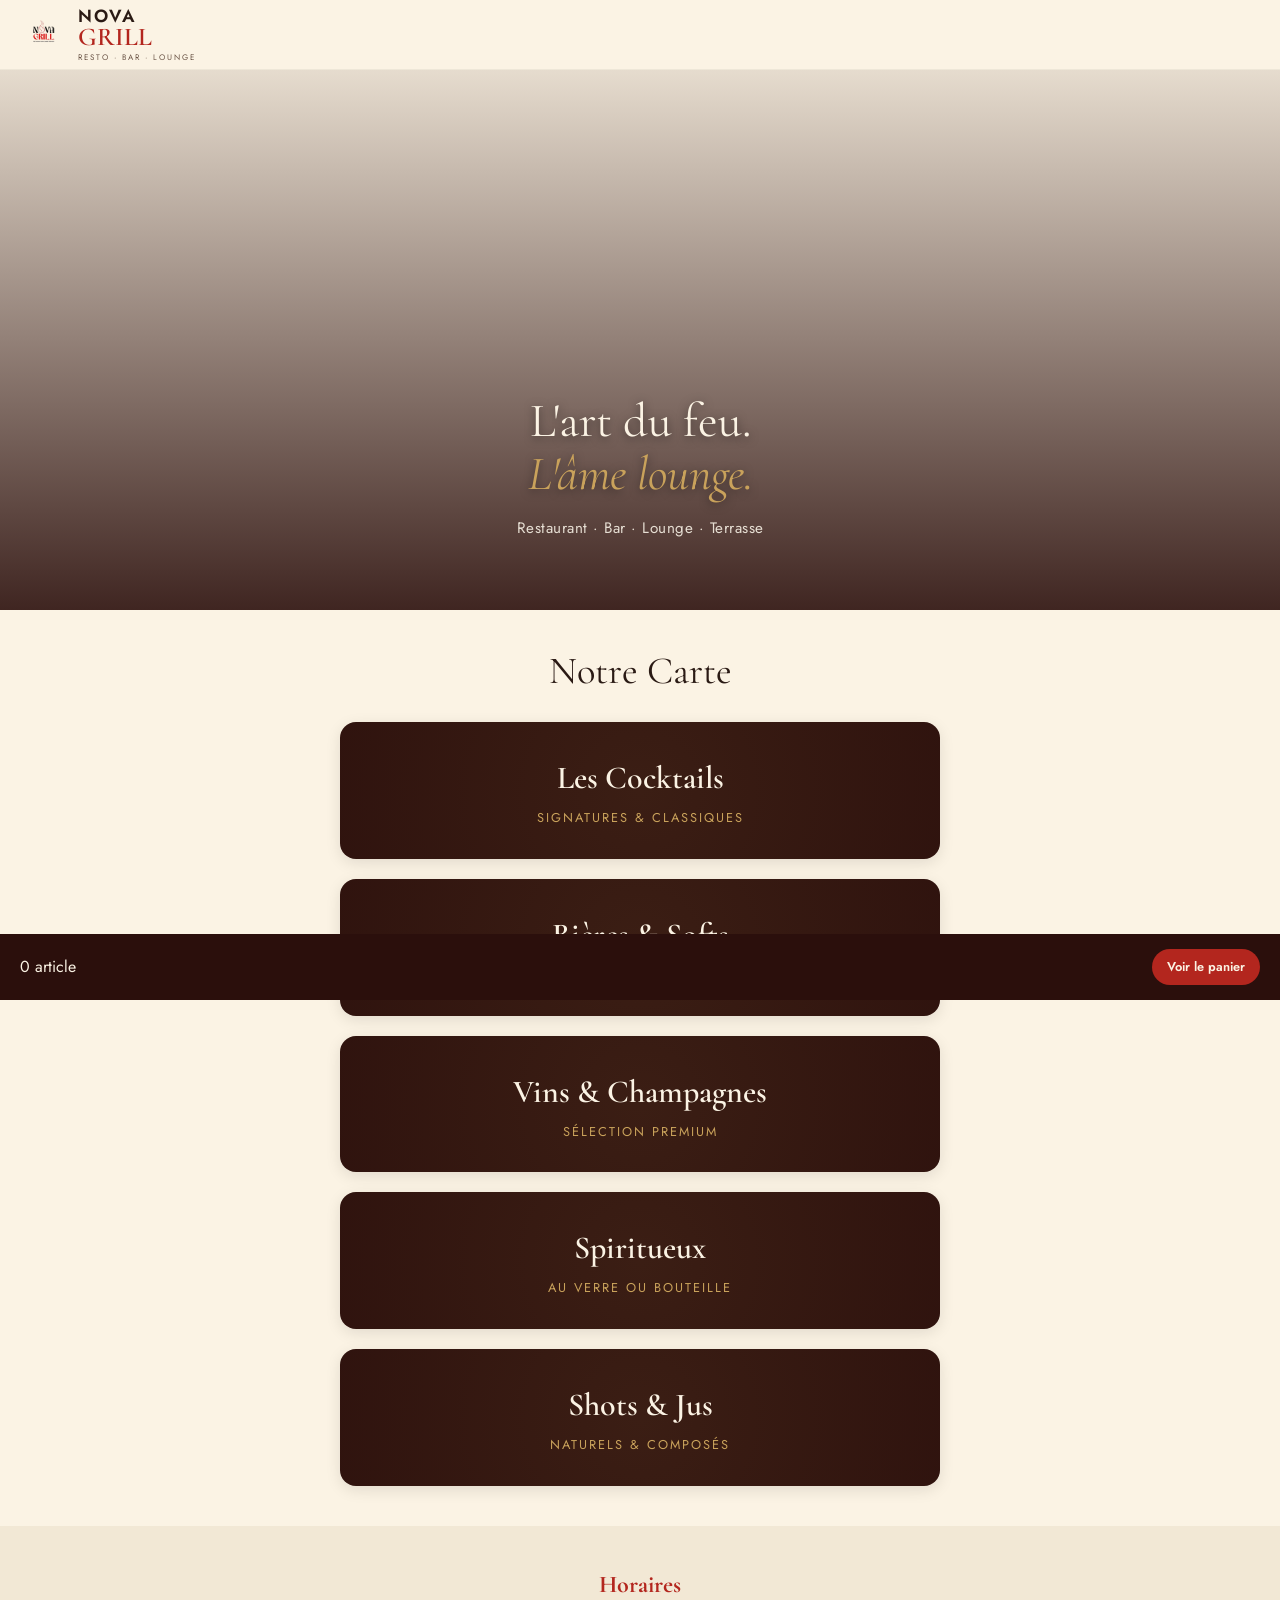
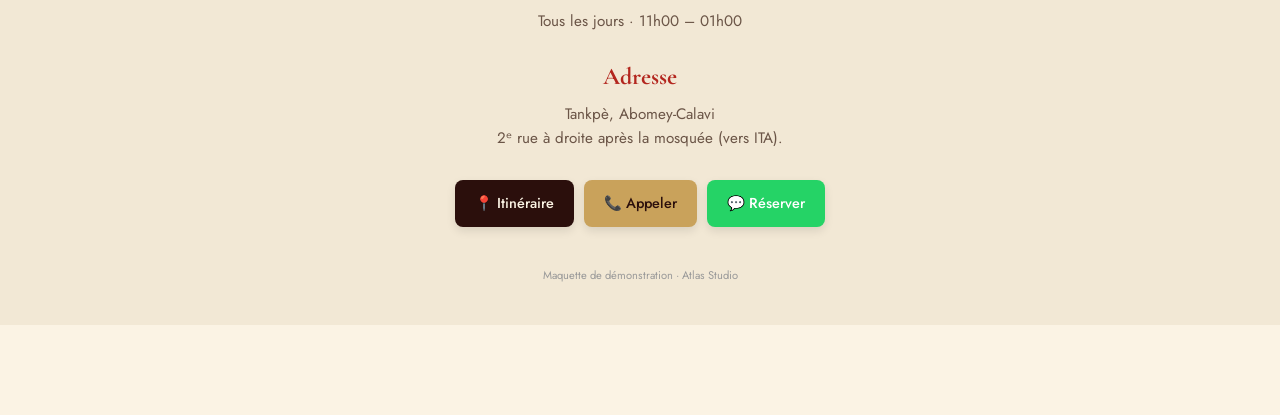
==== index.html @ 87fe743e "Add files via upload" ====
<!DOCTYPE html>
<html lang="fr">
<head>
    <meta charset="UTF-8">
    <meta name="viewport" content="width=device-width, initial-scale=1.0, maximum-scale=1.0, user-scalable=no">
    <title>NOVA GRILL — Catégories</title>
    <link rel="preconnect" href="https://fonts.googleapis.com">
    <link rel="preconnect" href="https://fonts.gstatic.com" crossorigin>
    <link href="https://fonts.googleapis.com/css2?family=Cormorant+Garamond:ital,wght@0,400;0,600;1,400&family=Jost:wght@300;400;500;600&display=swap" rel="stylesheet">
    <link rel="stylesheet" href="style.css">
</head>
<body>

    <header>
        <img src="logo.png" alt="Nova Grill" class="header-logo" onerror="this.style.display='none'">
        <div class="header-text">
            <span class="nova">NOVA</span><span class="grill">GRILL</span><span class="sub">Resto · Bar · Lounge</span>
        </div>
    </header>

    <section id="hero">
        <h1 class="hero-titre">L'art du feu.<br><i>L'âme lounge.</i></h1>
        <p class="hero-desc">Restaurant · Bar · Lounge · Terrasse</p>
    </section>

    <section class="categories-section">
        <h2 class="section-titre" style="text-align: center; margin-bottom: 30px;">Notre Carte</h2>
        <div class="category-grid">
            <a href="cocktails.html" class="category-card"><h3>Les Cocktails</h3><p>Signatures & Classiques</p></a>
            <a href="bieres.html" class="category-card"><h3>Bières & Softs</h3><p>Bien fraîches</p></a>
            <a href="vins.html" class="category-card"><h3>Vins & Champagnes</h3><p>Sélection Premium</p></a>
            <a href="spiritueux.html" class="category-card"><h3>Spiritueux</h3><p>Au verre ou bouteille</p></a>
            <a href="shots_jus.html" class="category-card"><h3>Shots & Jus</h3><p>Naturels & Composés</p></a>
        </div>
    </section>

    <section id="infos">
        <div class="info-item"><h4>Horaires</h4><p>Tous les jours · 11h00 – 01h00</p></div>
        <div class="info-item"><h4>Adresse</h4><p>Tankpè, Abomey-Calavi<br>2ᵉ rue à droite après la mosquée (vers ITA).</p></div>
        <div class="footer-buttons">
            <a href="https://maps.app.goo.gl/GMXFYEjBbgZhUxbY9?g_st=ic" class="btn-footer" target="_blank">📍 Itinéraire</a>
            <a href="tel:+2290167020586" class="btn-footer appeler">📞 Appeler</a>
            <a href="https://wa.me/2290167020586" class="btn-footer whatsapp" target="_blank">💬 Réserver</a>
        </div>
        <p class="demo-note">Maquette de démonstration · Atlas Studio</p>
    </section>

    <!-- BARRE PANIER FIXE (Index uniquement) -->
    <div class="cart-bar" id="cart-bar" onclick="window.location.href='cocktails.html'">
        <div class="cart-bar-text" id="cart-bar-text">0 article</div>
        <div class="cart-bar-btn">Voir le panier</div>
    </div>

    <script src="menu-data.js"></script>
    <script src="panier.js"></script>
    <script>
        // Sur l'index, on met juste à jour la barre du panier (il n'y a pas de tiroir complet ici)
        window.onload = function() {
            let p = JSON.parse(localStorage.getItem('panierNova')) || {};
            let total = 0; let qte = 0;
            for(let id in p) { total += p[id].prix * p[id].qte; qte += p[id].qte; }
            const bar = document.getElementById('cart-bar');
            const txt = document.getElementById('cart-bar-text');
            if(qte > 0) {
                bar.classList.add('active');
                txt.innerHTML = `<strong>${qte} article${qte>1?'s':''}</strong> · ${total.toLocaleString()} F`;
            }
        }
    </script>
</body>
</html>
---- style.css ----
/* RESET GLOBAL */
*, *::before, *::after { box-sizing: border-box; margin: 0; padding: 0; }
button, input, textarea, a { font: inherit; color: inherit; appearance: none; -webkit-appearance: none; background: none; border: none; outline: none; text-decoration: none; }
button { cursor: pointer; }

/* PALETTE */
:root {
    --bg: #FBF3E4; --card: #FFFBF4; --text: #2A1A14; --text-2: #6B5547;
    --red: #B3261E; --dark: #2B0F0C; --gold: #C9A25B;
    --font-titre: 'Cormorant Garamond', serif; --font-texte: 'Jost', sans-serif;
}

html { scroll-behavior: smooth; }

body {
    background-color: var(--bg); color: var(--text); font-family: var(--font-texte);
    line-height: 1.6; overflow-x: hidden; -webkit-font-smoothing: antialiased; padding-bottom: 90px;
}

/* HEADER */
header {
    position: fixed; top: 0; left: 0; width: 100%; background-color: var(--bg);
    padding: 10px 20px; display: flex; align-items: center; gap: 12px;
    z-index: 100; border-bottom: 1px solid rgba(0,0,0,0.05); height: 70px;
}
.header-logo { height: 45px; }
.header-text { display: flex; flex-direction: column; line-height: 1; }
.header-text .nova { font-family: var(--font-texte); font-weight: 600; font-size: 1.1rem; letter-spacing: 2px; }
.header-text .grill { font-family: var(--font-titre); font-weight: 600; font-size: 1.6rem; color: var(--red); margin-top: -2px; }
.header-text .sub { font-size: 0.5rem; letter-spacing: 2px; color: var(--text-2); text-transform: uppercase; margin-top: 4px; }

/* BOUTON RETOUR */
.btn-retour { display: inline-flex; align-items: center; gap: 8px; margin: 90px 20px 20px 20px; color: var(--red); font-weight: 600; font-size: 0.9rem; text-transform: uppercase; letter-spacing: 1px; }

/* SECTIONS & PLATS */
section { padding: 0 20px 50px 20px; }
.section-header { background: var(--dark); color: var(--bg); padding: 30px 20px; text-align: center; margin-bottom: 30px; border-radius: 12px; }
.section-titre { font-family: var(--font-titre); font-size: 2.4rem; font-weight: 400; line-height: 1.1; }
.section-sous-titre { font-size: 0.75rem; color: var(--gold); text-transform: uppercase; letter-spacing: 3px; margin-top: 5px; }

.plat-item { margin-bottom: 30px; }
.plat-header { display: flex; justify-content: space-between; align-items: baseline; margin-bottom: 5px; }
.plat-nom { font-family: var(--font-titre); font-size: 1.4rem; font-weight: 600; }
.plat-dots { flex-grow: 1; border-bottom: 1px dotted rgba(107, 85, 71, 0.4); margin: 0 10px; position: relative; top: -5px; }
.plat-prix { font-family: var(--font-texte); font-size: 1.1rem; color: var(--red); font-weight: 600; }
.plat-desc { font-size: 1rem; color: var(--text-2); font-style: italic; font-family: var(--font-titre); margin-bottom: 12px; max-width: 90%; }

.btn-add-container { min-height: 35px; }
.btn-add { border: 1px solid var(--red); color: var(--red); padding: 6px 18px; border-radius: 20px; font-size: 0.8rem; text-transform: uppercase; }
.btn-qte-control { display: none; align-items: center; justify-content: space-between; width: 110px; border: 1px solid var(--red); border-radius: 20px; padding: 2px 5px; color: var(--red); font-weight: 600; }
.btn-qte-control button { color: var(--red); font-size: 1.2rem; width: 25px; height: 25px; }

/* PANIER (BOTTOM SHEET) */
#panier-overlay { position: fixed; top: 0; left: 0; width: 100%; height: 100dvh; background: rgba(43, 15, 12, 0.7); z-index: 200; opacity: 0; visibility: hidden; transition: all 0.3s; }
#panier-overlay.active { opacity: 1; visibility: visible; }
#panier-drawer { position: fixed; bottom: -100%; left: 0; width: 100%; height: 90dvh; background: var(--dark); color: var(--bg); z-index: 201; border-radius: 24px 24px 0 0; transition: bottom 0.3s cubic-bezier(0.2, 0.8, 0.2, 1); display: flex; flex-direction: column; overflow: hidden; }
#panier-drawer.active { bottom: 0; }
.drag-handle { width: 40px; height: 5px; background: rgba(255,255,255,0.2); border-radius: 5px; margin: 10px auto; flex-shrink: 0; }
.panier-header { padding: 0 20px 15px; display: flex; justify-content: space-between; align-items: center; border-bottom: 1px solid rgba(255,255,255,0.1); flex-shrink: 0; }
.panier-header h3 { font-family: var(--font-titre); font-size: 2rem; font-weight: 600; }
.header-actions { display: flex; align-items: center; gap: 15px; }
.btn-vider { color: var(--gold); font-size: 0.85rem; text-decoration: underline; }
.btn-fermer { width: 32px; height: 32px; border-radius: 50%; background: rgba(255,255,255,0.1); display: flex; justify-content: center; align-items: center; font-size: 1.2rem; }
.panier-content { flex-grow: 1; overflow-y: auto; padding: 20px; }
.panier-item-card { display: flex; flex-direction: column; gap: 10px; padding: 15px 0; border-bottom: 1px dashed rgba(255,255,255,0.2); }
.item-top { display: flex; justify-content: space-between; align-items: baseline; }
.item-nom { font-family: var(--font-titre); font-size: 1.4rem; font-weight: 500; }
.item-prix { font-family: var(--font-texte); color: var(--gold); font-weight: 600; font-size: 1.1rem; }
.item-bottom { display: flex; justify-content: space-between; align-items: center; }
.qte-selector { display: flex; align-items: center; gap: 15px; border: 1px solid var(--gold); border-radius: 20px; padding: 4px 10px; }
.qte-selector button { color: var(--gold); font-size: 1.2rem; }
.qte-selector span { font-family: var(--font-texte); font-weight: 500; width: 15px; text-align: center; }
.btn-trash { color: rgba(255,255,255,0.3); padding: 5px; }
.mode-selector { display: flex; gap: 8px; margin-bottom: 15px; margin-top: 20px; }
.mode-btn { flex: 1; padding: 10px 5px; border-radius: 999px; border: 1px solid rgba(255,255,255,0.2); font-size: 0.8rem; }
.mode-btn.active { background: var(--gold); color: var(--dark); border-color: var(--gold); font-weight: 600; }
.input-cond { display: none; margin-bottom: 15px; }
.input-cond.active { display: block; }
.input-cond input, .remarque-input, .input-nom { width: 100%; height: 48px; border-radius: 8px; border: 1px solid rgba(255,255,255,0.2); padding: 0 15px; font-size: 16px; background: rgba(255,255,255,0.05); color: var(--bg); margin-bottom: 10px; }
.remarque-toggle { font-size: 0.85rem; color: var(--gold); text-decoration: underline; display: inline-block; margin-bottom: 10px; }
.remarque-input { display: none; padding: 10px 15px; height: auto; resize: vertical; }
.remarque-input.active { display: block; }
.panier-footer { flex-shrink: 0; padding: 20px; border-top: 1px solid rgba(255,255,255,0.1); }
.panier-total-row { display: flex; justify-content: space-between; align-items: center; margin-bottom: 20px; }
.panier-total-row span:first-child { font-family: var(--font-titre); font-size: 1.5rem; font-weight: 600; }
.panier-total-row span:last-child { font-family: var(--font-texte); font-size: 1.6rem; color: var(--gold); font-weight: 600; }
.btn-whatsapp { display: flex; justify-content: center; align-items: center; width: 100%; height: 54px; background: var(--gold); color: var(--dark); border-radius: 999px; font-weight: 700; text-transform: uppercase; }
.btn-whatsapp:disabled { background: rgba(255,255,255,0.1); color: rgba(255,255,255,0.3); }

/* BARRE PANIER FIXE & TOAST */
.cart-bar { position: fixed; bottom: -100px; left: 0; width: 100%; background: var(--dark); color: var(--bg); padding: 15px 20px; display: flex; justify-content: space-between; align-items: center; z-index: 150; transition: bottom 0.4s; }
.cart-bar.active { bottom: 0; }
.cart-bar-text strong { color: var(--gold); }
.cart-bar-btn { background: var(--red); color: var(--bg); padding: 8px 15px; border-radius: 20px; font-weight: 600; font-size: 0.8rem; }
#toast { position: fixed; bottom: 90px; left: 50%; transform: translateX(-50%); background: var(--gold); color: var(--dark); padding: 12px 20px; border-radius: 30px; display: flex; gap: 15px; z-index: 9999; opacity: 0; visibility: hidden; transition: all 0.3s; }
#toast.active { opacity: 1; visibility: visible; }
#toast button { color: var(--dark); font-weight: 700; text-decoration: underline; }

/* INDEX SPECIFIQUE (HERO & GRILLE) */
#hero { height: 60dvh; display: flex; flex-direction: column; justify-content: flex-end; align-items: center; text-align: center; padding: 40px 20px; margin-top: 70px; background: linear-gradient(to bottom, rgba(43,15,12,0.1) 0%, rgba(43,15,12,0.9) 100%), url('https://images.unsplash.com/photo-1536935338788-846bb9981813?q=80&w=1000&auto=format&fit=crop') center/cover; color: var(--bg); }
.hero-titre { font-family: var(--font-titre); font-size: 3rem; font-weight: 400; line-height: 1.1; margin-bottom: 15px; text-shadow: 0 2px 10px rgba(0,0,0,0.5); }
.hero-titre i { color: var(--gold); }
.hero-desc { font-size: 0.95rem; max-width: 320px; letter-spacing: 0.5px; margin-bottom: 30px; color: #E6DED3; }
.categories-section { padding: 40px 20px; }
.category-grid { display: grid; grid-template-columns: 1fr; gap: 20px; max-width: 600px; margin: 0 auto; }
.category-card { background: var(--dark); color: var(--bg); border-radius: 16px; padding: 30px 20px; text-align: center; display: flex; flex-direction: column; justify-content: center; align-items: center; box-shadow: 0 4px 15px rgba(0,0,0,0.1); position: relative; overflow: hidden; }
.category-card h3 { font-family: var(--font-titre); font-size: 2rem; font-weight: 600; color: var(--bg); margin-bottom: 5px; z-index: 2; }
.category-card p { font-size: 0.8rem; color: var(--gold); text-transform: uppercase; letter-spacing: 2px; z-index: 2; }
.category-card::before { content: ''; position: absolute; top: -50%; left: -50%; width: 200%; height: 200%; background: radial-gradient(circle, rgba(201, 162, 91, 0.1) 0%, transparent 70%); z-index: 1; }

/* FOOTER INFOS */
#infos { background: #F2E8D5; text-align: center; padding: 40px 20px; }
.info-item { margin-bottom: 25px; }
.info-item h4 { font-family: var(--font-titre); font-size: 1.5rem; color: var(--red); margin-bottom: 5px; }
.info-item p { font-size: 0.95rem; color: var(--text-2); }
.footer-buttons { display: flex; justify-content: center; gap: 10px; margin-top: 30px; flex-wrap: wrap; }
.btn-footer { background: var(--dark); color: var(--bg); padding: 12px 20px; border-radius: 8px; font-size: 0.9rem; font-weight: 500; display: flex; align-items: center; gap: 8px; box-shadow: 0 4px 10px rgba(0,0,0,0.1); }
.btn-footer.appeler { background: var(--gold); color: var(--dark); }
.btn-footer.whatsapp { background: #25D366; color: white; }
.demo-note { text-align: center; font-size: 0.7rem; color: #999; margin-top: 40px; }
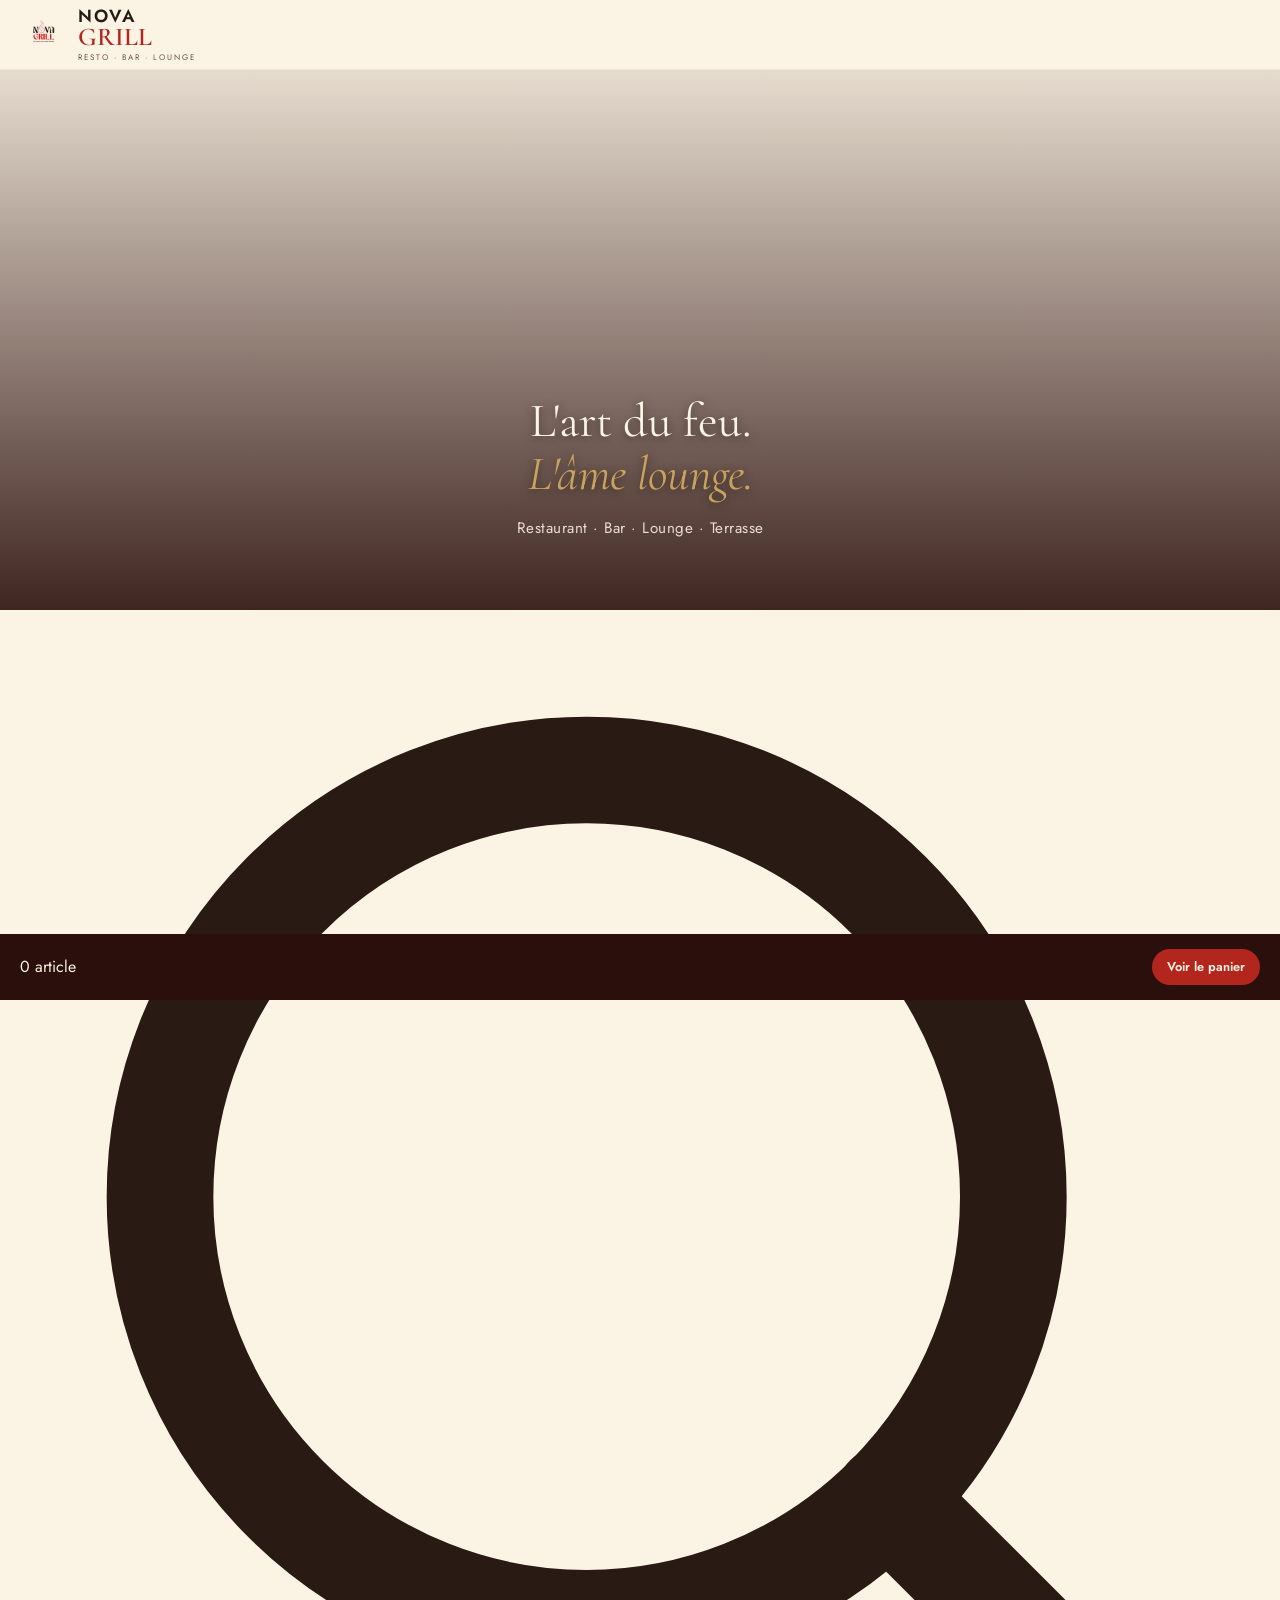
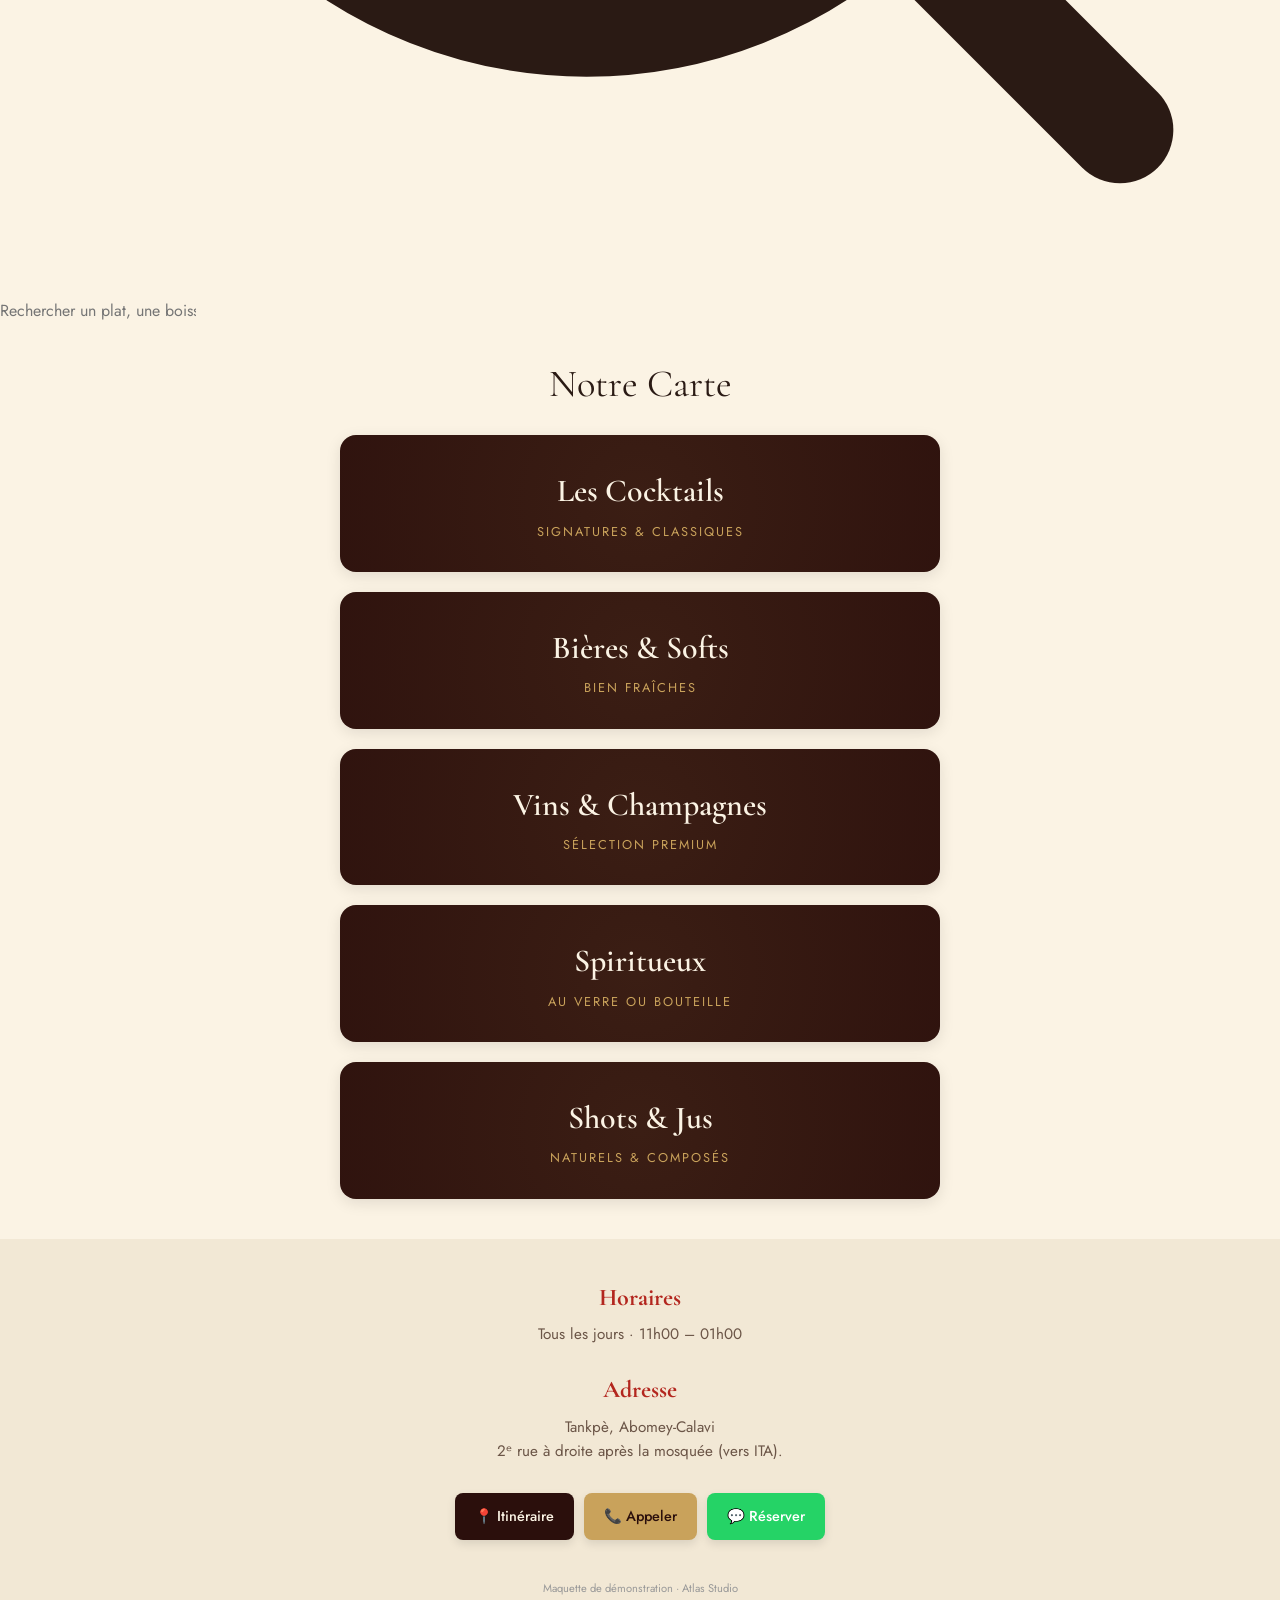
==== commit ce826190: "Implement search bar and functionality Added a search bar for dishes and drinks, along with a search" ====
--- a/index.html
+++ b/index.html
@@ -23,14 +23,29 @@
         <p class="hero-desc">Restaurant · Bar · Lounge · Terrasse</p>
     </section>
 
+    <!-- NOUVELLE BARRE DE RECHERCHE -->
+    <div class="search-container">
+        <div class="search-wrapper">
+            <svg class="search-icon" viewBox="0 0 24 24" fill="none" stroke="currentColor" stroke-width="2" stroke-linecap="round" stroke-linejoin="round"><circle cx="11" cy="11" r="8"></circle><line x1="21" y1="21" x2="16.65" y2="16.65"></line></svg>
+            <input type="text" id="search-input" class="search-input" placeholder="Rechercher un plat, une boisson..." oninput="rechercherPlat()">
+        </div>
+    </div>
+
     <section class="categories-section">
-        <h2 class="section-titre" style="text-align: center; margin-bottom: 30px;">Notre Carte</h2>
-        <div class="category-grid">
+        <h2 id="categories-title" class="section-titre" style="text-align: center; margin-bottom: 30px;">Notre Carte</h2>
+        
+        <!-- GRILLE DES CATÉGORIES (Visible par défaut) -->
+        <div id="categories-grid" class="category-grid">
             <a href="cocktails.html" class="category-card"><h3>Les Cocktails</h3><p>Signatures & Classiques</p></a>
             <a href="bieres.html" class="category-card"><h3>Bières & Softs</h3><p>Bien fraîches</p></a>
             <a href="vins.html" class="category-card"><h3>Vins & Champagnes</h3><p>Sélection Premium</p></a>
             <a href="spiritueux.html" class="category-card"><h3>Spiritueux</h3><p>Au verre ou bouteille</p></a>
             <a href="shots_jus.html" class="category-card"><h3>Shots & Jus</h3><p>Naturels & Composés</p></a>
+        </div>
+
+        <!-- RÉSULTATS DE RECHERCHE (Caché par défaut) -->
+        <div id="search-results" style="display: none; max-width: 600px; margin: 0 auto;">
+            <!-- Le JS va injecter les résultats ici -->
         </div>
     </section>
 
@@ -45,7 +60,7 @@
         <p class="demo-note">Maquette de démonstration · Atlas Studio</p>
     </section>
 
-    <!-- BARRE PANIER FIXE (Index uniquement) -->
+    <!-- BARRE PANIER FIXE -->
     <div class="cart-bar" id="cart-bar" onclick="window.location.href='cocktails.html'">
         <div class="cart-bar-text" id="cart-bar-text">0 article</div>
         <div class="cart-bar-btn">Voir le panier</div>
@@ -54,7 +69,7 @@
     <script src="menu-data.js"></script>
     <script src="panier.js"></script>
     <script>
-        // Sur l'index, on met juste à jour la barre du panier (il n'y a pas de tiroir complet ici)
+        // 1. Initialisation de la barre de panier (comme avant)
         window.onload = function() {
             let p = JSON.parse(localStorage.getItem('panierNova')) || {};
             let total = 0; let qte = 0;
@@ -66,6 +81,75 @@
                 txt.innerHTML = `<strong>${qte} article${qte>1?'s':''}</strong> · ${total.toLocaleString()} F`;
             }
         }
+
+        // 2. FONCTION DE RECHERCHE
+        function rechercherPlat() {
+            const query = document.getElementById('search-input').value.toLowerCase().trim();
+            const resultsContainer = document.getElementById('search-results');
+            const categoriesGrid = document.getElementById('categories-grid');
+            const title = document.getElementById('categories-title');
+
+            // Si la recherche est vide, on remet les catégories
+            if(query === '') {
+                resultsContainer.style.display = 'none';
+                resultsContainer.innerHTML = '';
+                categoriesGrid.style.display = 'grid';
+                title.style.display = 'block';
+                return;
+            }
+
+            // Sinon, on cache les catégories
+            categoriesGrid.style.display = 'none';
+            title.style.display = 'none';
+            resultsContainer.style.display = 'block';
+            resultsContainer.innerHTML = '';
+
+            let trouves = [];
+
+            // On cherche dans TOUTES les catégories du fichier menu-data.js
+            for (let cat in MENU_DATA) {
+                MENU_DATA[cat].forEach(item => {
+                    if(item.nom.toLowerCase().includes(query) || (item.desc && item.desc.toLowerCase().includes(query))) {
+                        // On ajoute une petite étiquette de catégorie pour savoir d'où ça vient
+                        let nomCategorie = cat.replace('_', ' ');
+                        trouves.push({ ...item, categorie: nomCategorie });
+                    }
+                });
+            }
+
+            if(trouves.length === 0) {
+                resultsContainer.innerHTML = '<p style="text-align:center; color:var(--text-2); font-style:italic; padding:20px;">Aucun résultat pour cette recherche.</p>';
+            } else {
+                trouves.forEach(item => {
+                    const div = document.createElement('div');
+                    div.className = 'plat-item';
+                    div.innerHTML = `
+                        <div class="plat-header">
+                            <span class="plat-nom">${item.nom} <span style="font-family:var(--font-texte); font-size:0.7rem; color:var(--gold); text-transform:uppercase; letter-spacing:1px; margin-left:5px;">(${item.categorie})</span></span>
+                            <div class="plat-dots"></div>
+                            <span class="plat-prix">${item.prix.toLocaleString()} F</span>
+                        </div>
+                        ${item.desc ? `<p class="plat-desc">${item.desc}</p>` : ''}
+                        <div class="btn-add-container" id="btn-container-${item.id}">
+                            <button class="btn-add" onclick="ajouterAuPanier('${item.nom}', ${item.prix}, '${item.id}')">+ Ajouter</button>
+                            <div class="btn-qte-control" id="ctrl-${item.id}">
+                                <button onclick="modifierQte('${item.id}', -1)">−</button>
+                                <span id="qte-${item.id}">1</span>
+                                <button onclick="modifierQte('${item.id}', 1)">+</button>
+                            </div>
+                        </div>
+                    `;
+                    resultsContainer.appendChild(div);
+                    
+                    // Si l'article est déjà dans le panier, on l'affiche correctement
+                    if (panier[item.id]) {
+                        document.getElementById(`btn-container-${item.id}`).querySelector('.btn-add').style.display = 'none';
+                        document.getElementById(`ctrl-${item.id}`).style.display = 'flex';
+                        document.getElementById(`qte-${item.id}`).innerText = panier[item.id].qte;
+                    }
+                });
+            }
+        }
     </script>
 </body>
-</html>+</html>
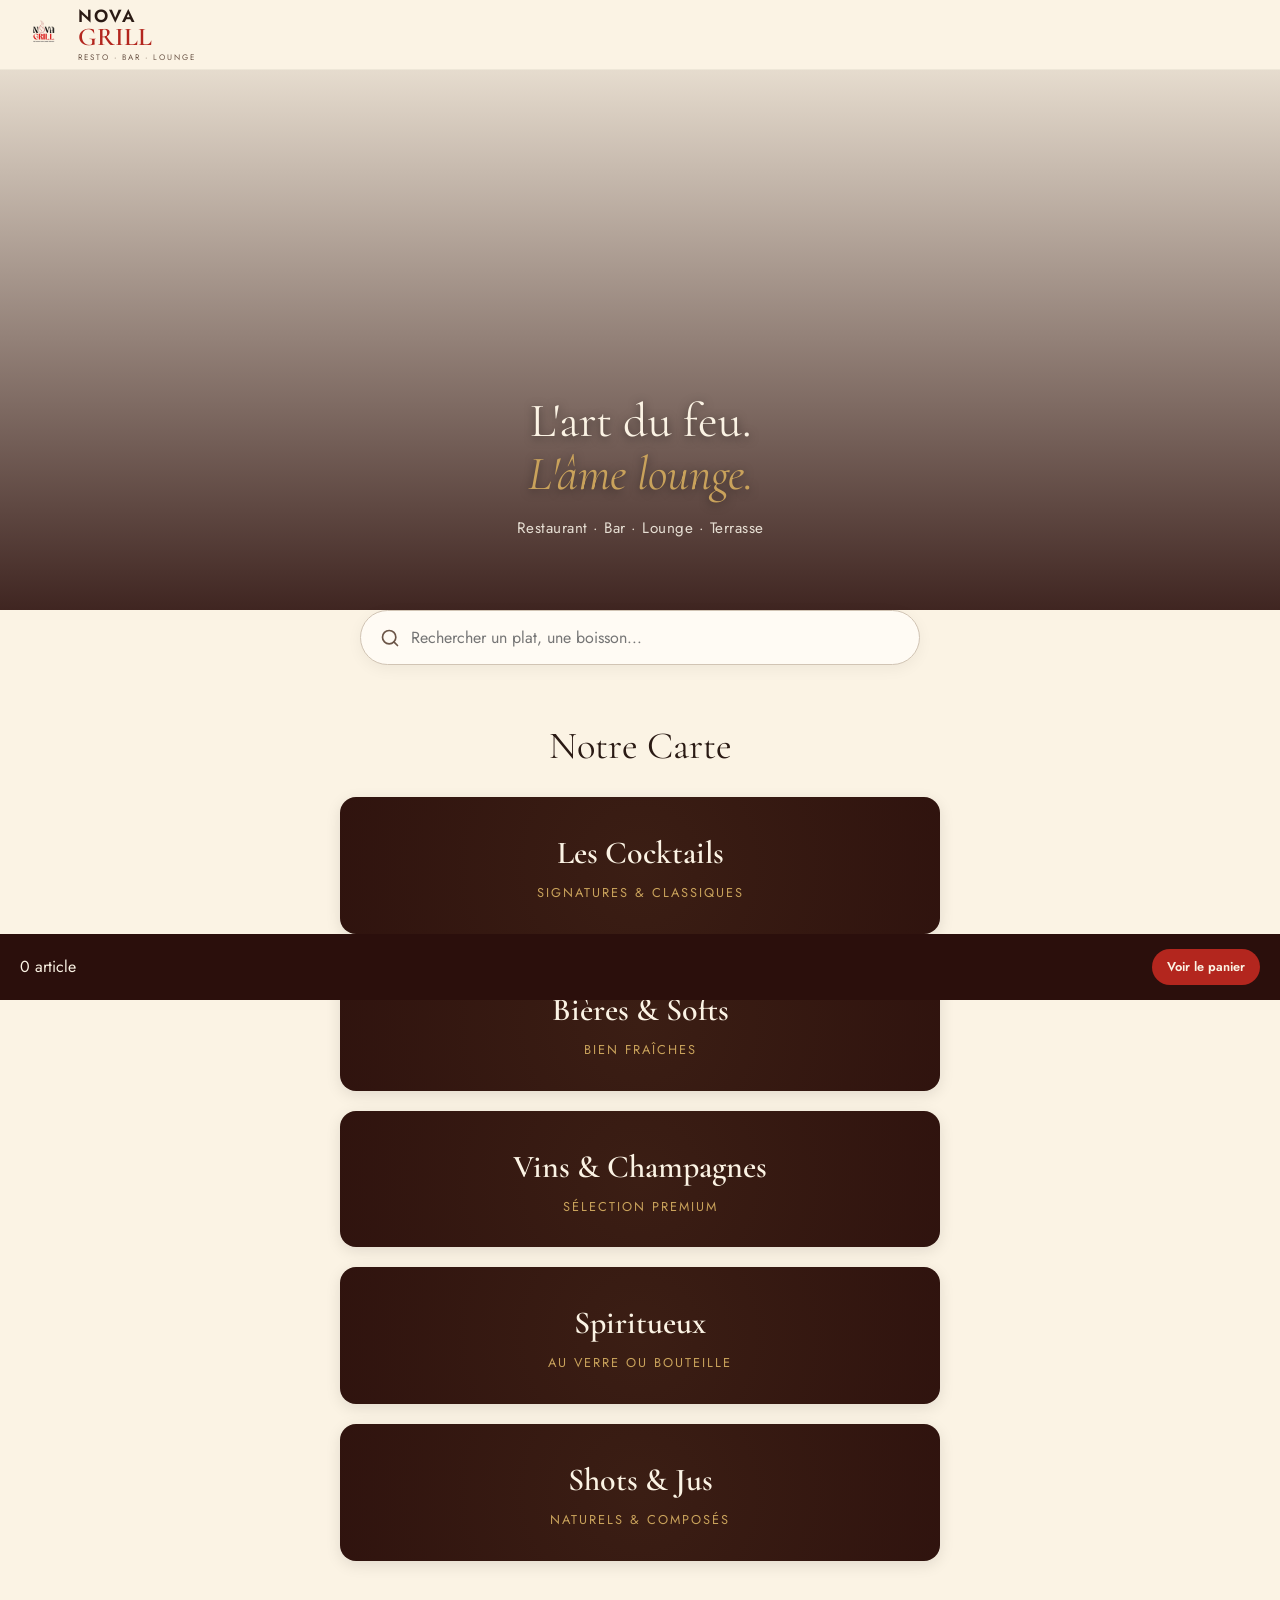
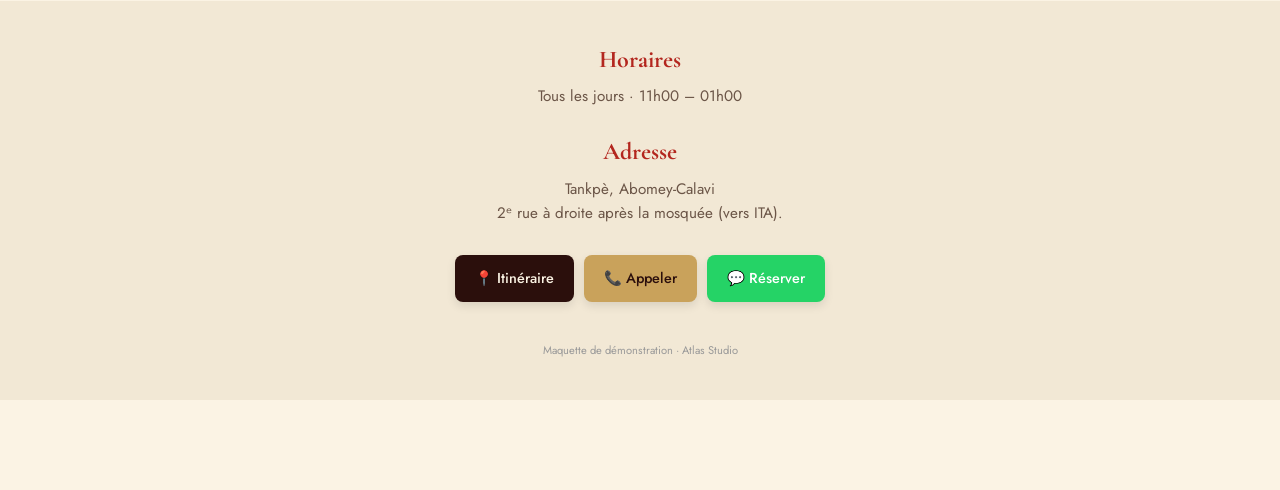
==== commit 5d28c127: "Fix search bar comments and structure Updated comments and search bar structure in index.html." ====
--- a/index.html
+++ b/index.html
@@ -23,10 +23,14 @@
         <p class="hero-desc">Restaurant · Bar · Lounge · Terrasse</p>
     </section>
 
-    <!-- NOUVELLE BARRE DE RECHERCHE -->
+    <!-- BARRE DE RECHERCHE (Bug corrigé) -->
     <div class="search-container">
         <div class="search-wrapper">
-            <svg class="search-icon" viewBox="0 0 24 24" fill="none" stroke="currentColor" stroke-width="2" stroke-linecap="round" stroke-linejoin="round"><circle cx="11" cy="11" r="8"></circle><line x1="21" y1="21" x2="16.65" y2="16.65"></line></svg>
+            <!-- J'ai ajouté width et height ici pour bloquer la taille -->
+            <svg class="search-icon" width="20" height="20" viewBox="0 0 24 24" fill="none" stroke="currentColor" stroke-width="2" stroke-linecap="round" stroke-linejoin="round">
+                <circle cx="11" cy="11" r="8"></circle>
+                <line x1="21" y1="21" x2="16.65" y2="16.65"></line>
+            </svg>
             <input type="text" id="search-input" class="search-input" placeholder="Rechercher un plat, une boisson..." oninput="rechercherPlat()">
         </div>
     </div>
@@ -34,7 +38,7 @@
     <section class="categories-section">
         <h2 id="categories-title" class="section-titre" style="text-align: center; margin-bottom: 30px;">Notre Carte</h2>
         
-        <!-- GRILLE DES CATÉGORIES (Visible par défaut) -->
+        <!-- GRILLE DES CATÉGORIES -->
         <div id="categories-grid" class="category-grid">
             <a href="cocktails.html" class="category-card"><h3>Les Cocktails</h3><p>Signatures & Classiques</p></a>
             <a href="bieres.html" class="category-card"><h3>Bières & Softs</h3><p>Bien fraîches</p></a>
@@ -43,10 +47,8 @@
             <a href="shots_jus.html" class="category-card"><h3>Shots & Jus</h3><p>Naturels & Composés</p></a>
         </div>
 
-        <!-- RÉSULTATS DE RECHERCHE (Caché par défaut) -->
-        <div id="search-results" style="display: none; max-width: 600px; margin: 0 auto;">
-            <!-- Le JS va injecter les résultats ici -->
-        </div>
+        <!-- RÉSULTATS DE RECHERCHE -->
+        <div id="search-results" style="display: none; max-width: 600px; margin: 0 auto;"></div>
     </section>
 
     <section id="infos">
@@ -69,7 +71,7 @@
     <script src="menu-data.js"></script>
     <script src="panier.js"></script>
     <script>
-        // 1. Initialisation de la barre de panier (comme avant)
+        // 1. Initialisation de la barre de panier
         window.onload = function() {
             let p = JSON.parse(localStorage.getItem('panierNova')) || {};
             let total = 0; let qte = 0;
@@ -89,7 +91,6 @@
             const categoriesGrid = document.getElementById('categories-grid');
             const title = document.getElementById('categories-title');
 
-            // Si la recherche est vide, on remet les catégories
             if(query === '') {
                 resultsContainer.style.display = 'none';
                 resultsContainer.innerHTML = '';
@@ -98,7 +99,6 @@
                 return;
             }
 
-            // Sinon, on cache les catégories
             categoriesGrid.style.display = 'none';
             title.style.display = 'none';
             resultsContainer.style.display = 'block';
@@ -106,11 +106,9 @@
 
             let trouves = [];
 
-            // On cherche dans TOUTES les catégories du fichier menu-data.js
             for (let cat in MENU_DATA) {
                 MENU_DATA[cat].forEach(item => {
                     if(item.nom.toLowerCase().includes(query) || (item.desc && item.desc.toLowerCase().includes(query))) {
-                        // On ajoute une petite étiquette de catégorie pour savoir d'où ça vient
                         let nomCategorie = cat.replace('_', ' ');
                         trouves.push({ ...item, categorie: nomCategorie });
                     }
@@ -141,7 +139,6 @@
                     `;
                     resultsContainer.appendChild(div);
                     
-                    // Si l'article est déjà dans le panier, on l'affiche correctement
                     if (panier[item.id]) {
                         document.getElementById(`btn-container-${item.id}`).querySelector('.btn-add').style.display = 'none';
                         document.getElementById(`ctrl-${item.id}`).style.display = 'flex';
--- a/style.css
+++ b/style.css
@@ -117,4 +117,22 @@
 .btn-footer { background: var(--dark); color: var(--bg); padding: 12px 20px; border-radius: 8px; font-size: 0.9rem; font-weight: 500; display: flex; align-items: center; gap: 8px; box-shadow: 0 4px 10px rgba(0,0,0,0.1); }
 .btn-footer.appeler { background: var(--gold); color: var(--dark); }
 .btn-footer.whatsapp { background: #25D366; color: white; }
-.demo-note { text-align: center; font-size: 0.7rem; color: #999; margin-top: 40px; }+.demo-note { text-align: center; font-size: 0.7rem; color: #999; margin-top: 40px; }
+/* BARRE DE RECHERCHE (INDEX) */
+.search-container {
+    padding: 0 20px 20px 20px; max-width: 600px; margin: 0 auto;
+}
+.search-wrapper {
+    position: relative; width: 100%;
+}
+.search-input {
+    width: 100%; height: 55px; border-radius: 30px; border: 1px solid #D1C4B4;
+    padding: 0 20px 0 50px; font-family: var(--font-texte); font-size: 1rem;
+    background: var(--card); color: var(--text); box-shadow: 0 4px 15px rgba(0,0,0,0.05);
+    transition: border-color 0.3s;
+}
+.search-input:focus { border-color: var(--red); }
+.search-icon {
+    position: absolute; left: 20px; top: 50%; transform: translateY(-50%);
+    width: 20px; height: 20px; color: var(--text-2); pointer-events: none;
+}
